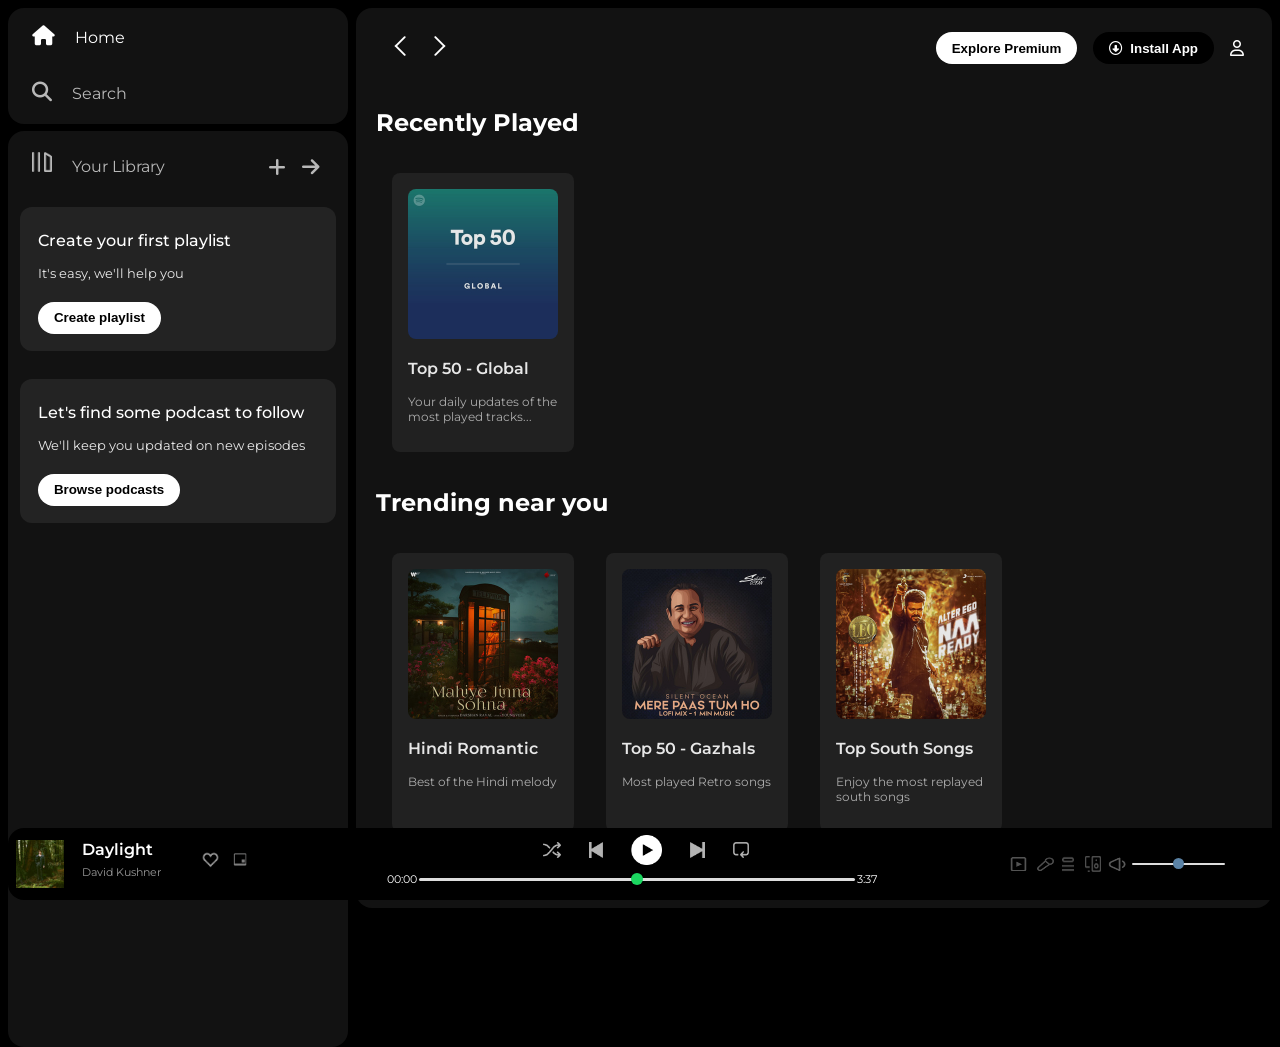
==== spotify.html @ 3ec686eb "Add files via upload" ====
<!DOCTYPE html>
<html lang="en">
<head>
    <meta charset="UTF-8">
    <meta name="viewport" content="width=device-width, initial-scale=1.0">
    <link rel="stylesheet" href="https://cdnjs.cloudflare.com/ajax/libs/font-awesome/6.6.0/css/all.min.css" integrity="sha512-Kc323vGBEqzTmouAECnVceyQqyqdsSiqLQISBL29aUW4U/M7pSPA/gEUZQqv1cwx4OnYxTxve5UMg5GT6L4JJg==" crossorigin="anonymous" referrerpolicy="no-referrer" />
    <link rel="icon" href="./assets/logo.png">
    <title>Spotify - Web Player: Music for everyone</title>
    <link rel="stylesheet" href="spotify.css">
    <link rel="preconnect" href="https://fonts.googleapis.com">
<link rel="preconnect" href="https://fonts.gstatic.com" crossorigin>
<link href="https://fonts.googleapis.com/css2?family=Montserrat:ital,wght@0,100..900;1,100..900&display=swap" rel="stylesheet">
</head>
<body>
    <div class="main">
        <div class="sidebar">
            <div class="nav">
                <div class="nav-option" style="opacity:1">
                    <i class="fa-solid fa-house"></i>
                    <a href="#">Home</a>
                </div>
                <div class="nav-option">
                    <i class="fa-solid fa-magnifying-glass"></i>
                    <a href="#">Search</a>
                </div>
            </div>
            <div class="library">
                <div class="options">
                    <div class="lib-option nav-option" >
                        <img src="./assets/library_icon.png">
                        <a href="#">Your Library</a>
                    </div>
                    <div class="icons">
                        <i class="fa-solid fa-plus"></i>
                        <i class="fa-solid fa-arrow-right"></i>
                    </div>
                </div>
                <div class="lib-box">
                    <div class="box">
                        <div class="box-p1">
                            <p>Create your first playlist</p>
                        </div>
                        <div class="box-p2">
                            <p>It's easy, we'll help you</p>
                        </div>
                        <button class="badge" href="#">Create playlist</button>
                    </div>
                    <div class="box">
                        <div class="box-p1">
                            <p>Let's find some podcast to follow</p>
                        </div>
                        <div class="box-p2">
                            <p>We'll keep you updated on new episodes</p>
                        </div>
                        <button class="badge" href="#">Browse podcasts</button>
                    </div>
                </div>
            </div>
        </div>
        <div class="main-content">
            <div class="sticky-nav">
                <div class="sticky-nav-icons">
                    <img src="./assets/backward_icon.png">
                    <img src="./assets/forward_icon.png" class="hide">
                </div>
                <div class="sticky-nav-options">
                    <button class="badge nav-item hide" href="#">Explore Premium</button>
                    <button class="badge nav-item dark-badge" href="#" ><i class="fa-regular fa-circle-down" style="margin-right:0.5rem"></i>Install App</button>
                    <i class="fa-regular fa-user nav-item"></i>
                </div>
            </div>
            
            <h2>Recently Played</h2>
            <div class="card-container">
                <div class="card">
                    <img src="./assets/card1img.jpeg" class="card-img">
                    <p class="card-title">Top 50 - Global</p>
                    <p class="card-body">Your daily updates of the most played tracks...</p>
                </div>
            </div>
            <h2>Trending near you</h2>
            <div class="card-container">
                <div class="card">
                    <img src="./assets/card2img.jpeg" class="card-img">
                    <p class="card-title">Hindi Romantic</p>
                    <p class="card-body">Best of the Hindi melody</p>
                </div>
                <div class="card">
                    <img src="./assets/card3img.jpeg" class="card-img">
                    <p class="card-title">Top 50 - Gazhals</p>
                    <p class="card-body">Most played Retro songs</p>
                </div>
                <div class="card">
                    <img src="./assets/card4img.jpeg" class="card-img">
                    <p class="card-title">Top South Songs</p>
                    <p class="card-body">Enjoy the most replayed south songs</p>
                </div>
            </div>
            <h2>Featured Charts</h2>
            <div class="card-container">
                <div class="card">
                    <img src="./assets/card5img.jpeg" class="card-img">
                    <p class="card-title">Top Songs - Global</p>
                    <p class="card-body">Your daily updates of the most played Global tracks...</p>
                </div>
                <div class="card">
                    <img src="./assets/card6img.jpeg" class="card-img">
                    <p class="card-title">Top Songs - India</p>
                    <p class="card-body">Your daily updates of the most played Indian tracks...</p>
                </div>
                <div class="card">
                    <img src="./assets/card1img.jpeg" class="card-img">
                    <p class="card-title">Top 50 - Global</p>
                    <p class="card-body">Your daily updates of the most played tracks...</p>
                </div>  
            </div>
            <div class="footer">
                <div class="line">
                </div>
            </div>
        </div>
        <div class="music-player">
            <div class="album">
                <img src="./assets/album_picture.jpeg" class="album-pic">
                <div class="song">
                    <p class="song-name">Daylight</p>
                    <p class="song-artist">David Kushner</p>
                </div>
                <div class="options-player">
                    <img src="./assets/album_icon1.png" class="album-fav-icon">
                    <img src="./assets/album_icon2.png" class="album-minimize-icon">
                </div>
            </div>
            <div class="player">
                <div class="player-controls">
                    <img src="./assets/player_icon1.png" class="player-control-icon">
                    <img src="./assets/player_icon2.png" class="player-control-icon">
                    <img src="./assets/player_icon3.png" class="player-control-icon" style="height: 1.9rem; opacity:1">
                    <img src="./assets/player_icon4.png" class="player-control-icon">
                    <img src="./assets/player_icon5.png" class="player-control-icon">
                </div>
                <div class="playback-bar">
                    <span class="curr-time">00:00</span>
                    <input type="range" min="0" max="100" class="progress-bar" step="1" >
                    <span class="total-time">3:37</span>
                </div>
            </div>
            <div class="controls">
                <img src="./assets/controls_icon1.png" class="play-icon">
                <img src="./assets/controld_icon2.png" class="lyrics-icon">
                <img src="./assets/controls_icon3.png" class="queue-icon">
                <img src="./assets/controls_icon4.png" class="connection-icon">
                <img src="./assets/controls_icon5.png" class="volume-icon">
                <input type="range" min="0" max="100" class="volume-bar" step="1">
            </div>
        </div>
    </div>
    
</body>
</html>
---- spotify.css ----
body{
    font-family: "montserrat",sans-serif;
    margin:0;
    color:white;
    background-color: black;
    overflow:hidden
}
.main{
    display:flex;
    padding: 0.5rem;
    height:100vh;
}
.sidebar{
    width:340px;
    background-color: black;
    border-radius: 1rem;
    margin-right: 0.5rem;
}
.main-content{
    background-color: #121212;
    flex:1;
    border-radius: 1rem;
    overflow:auto;
    padding: 0 1.25rem 0 1.25rem;
}
.music-player{
    position:fixed;
    bottom:0;
    width:100%;
    height:72px;
    background-color: black;
    border-radius: 1rem;
}
a{
    text-decoration: none;
    color: white;
}
.nav{
    background-color: #121212;
    display:flex;
    flex-direction: column;
    justify-content: center;
    border-radius: 1rem;
    height: 100px;
    padding:0.5rem 0.75rem;
}
.nav-option{
    line-height: 2.5rem;
    opacity: 0.7;
    padding:0.5rem 0.75rem;
}
.nav-option:hover{
    opacity: 1;
}
.nav-option i{
    font-size: 1.25rem;
}
.nav-option a{
    font-size: 1rem;
    margin-left: 1rem;
}
.library{
    background-color: #121212;
    border-radius: 1rem;
    height:100%;
    margin-top: 0.45rem;
    padding:0.5rem 0.75rem;
}
.options{
    display:flex;
    justify-content: space-between;
    align-items: center;
}
.lib-option img{
    height:1.25rem;
    width:1.25rem;
}
.icons{
    font-size:1.25rem;
    display: flex;
}
.icons i{
    opacity: 0.7;
    margin-right: 1rem;
}
.icons i:hover{
    opacity: 1;
}
.box{
    background-color: #232323;
    height:8rem;
    border-radius: 0.75rem;
    margin:0.75rem 0 1.75rem 0 ;
    padding: 0.5rem 1.12rem;
}
.box-p1{
    font-weight: 500;
    font-size: 1rem
}
.box-p2{
    font-size: 0.8rem;
    opacity: 0.9;
}
.badge{
    border-radius: 1rem;
    background-color: white;
    border: none;
    padding:0.25rem 1rem;
    font-weight: 700;
    height: 2rem;
    width:fit-content;
    margin-top: 0.5rem;
    cursor: pointer;
}
.dark-badge{
    background-color: black;
    color: white;
}
.sticky-nav{
    display:flex;
    position:sticky;
    background-color: #121212;
    top:0;
    justify-content: space-between;
    align-items: center;
    padding: 1rem 0 1rem 0;
    z-index: 1;
}
.sticky-nav-icons img{
    margin-left: 0.75rem;
}
.sticky-nav-options{
    display: flex;
    justify-content: center;
    align-items: center;
    
}
.nav-item{
    margin:0.5rem;
}
@media(max-width:1000px){
    .hide{
        display:none;
    }
}
.card{
    background-color: #232323;
    width: 150px;
    border-radius: 0.5rem;
    padding: 1rem;
    margin: 1rem;
    opacity: 0.9;
}
.card-container{
    display: flex;   
    flex-wrap: wrap; 
}
.card-img{
    width: 100%;
    border-radius: 0.5rem;
}
.card-title{
    font-weight: 600;
}
.card-body{
    font-size: 0.75rem;
    opacity: 0.7;
}
.card:hover{
    opacity: 1;
}
.footer{
    height: 300px;
    display: flex;
    align-items: center;
    justify-content: center;
}
.line{
    width: 90%;
    height: 50%;
    border-top: 1px solid white;
    opacity: 0.4;
}
.music-player{
    display: flex;
    justify-content: space-between;
    align-items: center;
    background-color: black;
}
.album{
    width:25%;
}
.player{
    width:50%;    
}
.controls{
    width:25%;
}
.player-control-icon{
    height: 1rem;
    opacity: 0.7;
    margin-left: 1.75rem;
}
.player-controls{
    display: flex;
    justify-content: center;
    align-items: center;
}
.player-control-icon:hover{
    opacity: 1;
    height: 1.1rem;
}
.curr-time{
    font-size: 0.7rem;
}
.total-time{
    font-size: 0.7rem;
}
.playback-bar{
    display: flex;
    justify-content: center;
    align-items: center;
}
.progress-bar{
    appearance: none;
    width: 70%;
    height:1.5rem;
    background-color: transparent;
    cursor: pointer;
}
.progress-bar::-webkit-slider-runnable-track{
    background-color:#ddd;
    border-radius: 1rem;
    height:0.2rem
}
.progress-bar::-webkit-slider-thumb{
    appearance: none;
    height:0.8rem;
    width: 0.8rem;
    margin-top:-5px;
    background-color: #1bd760;
    border-radius: 50%;
}
.controls{
    display: flex;
    justify-content: center;
    align-items: center;
    margin: 1rem;
}
.play-icon{
    height: 2rem;
    width: 1.7rem;
    opacity: 0.5;
}
.play-icon:hover{
    opacity: 1;
}
.lyrics-icon{
    height: 2rem;
    width: 1.7rem;
    opacity: 0.5;
}
.lyrics-icon:hover{
    opacity: 1;
}
.queue-icon{
    height: 1.2rem;
    width: 1.1rem;
    margin-right: 0.5rem;
    opacity: 0.3;
}
.queue-icon:hover{
    opacity: 0.6;
}
.connection-icon{
    height: 1rem;
    width: 1rem;
    opacity: 0.3;
}
.connection-icon:hover{
    opacity: 0.6;
}
.volume-icon{
    height: 2.1rem;
    width: 1.8rem;
    opacity: 0.5;
}
.volume-icon:hover{
    opacity: 0.9;
}
.volume-bar{
    width: 30%;
    appearance: none;
    border-radius: 1rem;
    height: 1.5rem;
    cursor: pointer;
    background-color: transparent;
}
.volume-bar::-webkit-slider-runnable-track{
    background-color:#ddd;
    border-radius: 1rem;
    height:0.1rem;
}
.volume-bar::-webkit-slider-thumb{
    appearance: none;
    height:0.7rem;
    width: 0.7rem;
    margin-top:-5px;
    background-color: rgb(90, 130, 165);
    border-radius: 50%;
}
.album{
    display: flex;
    align-items: center;
    margin-bottom: 0.7rem;
}
.options-player{
    display: flex;
    justify-content: center;
    align-items: center;
    margin-top: 0.2rem;
    margin-left: 2rem;
}
.album-fav-icon{
    height:1.2rem;
    width:1.2rem;
    margin-right: 0.7rem;
    opacity: 0.6;
}
.album-fav-icon:hover{
    opacity: 1;
}
.album-minimize-icon{
    height:1.9rem;
    width:1.2rem;
    margin-top: 0.1rem;
    opacity: 0.7;
}
.album-minimize-icon:hover{
    opacity: 1;
}
.album-pic{
    height: 3rem;
    margin-top: 1.2rem;
    margin-bottom: 0.5rem;
    margin-left: 0.5rem;
}
.song{
    padding: 0.5rem;
}
.song-name{
    font-weight: 600;
    margin-top: 0.8rem;
    margin-bottom: 0.1rem;
    margin-left: 0.6rem;
}
.song-artist{
    font-size: 0.7rem;
    margin-top: 0.4rem;
    margin-left: 0.6rem;
    opacity: 0.6;
}
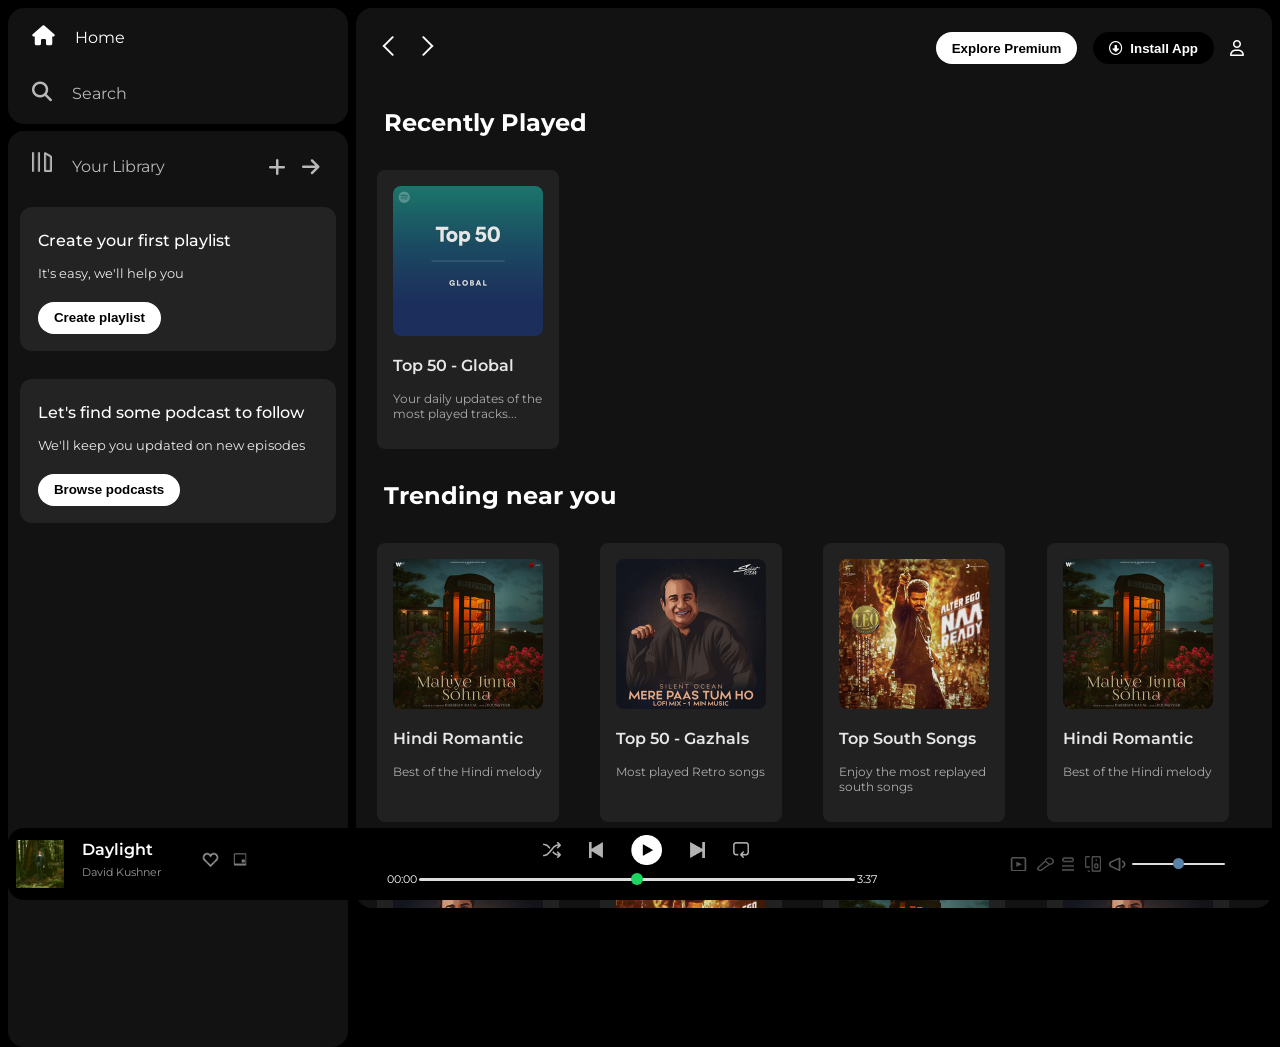
==== commit 7e7ceb76: "upgradation" ====
--- a/spotify.html
+++ b/spotify.html
@@ -1,16 +1,21 @@
 <!DOCTYPE html>
 <html lang="en">
+
 <head>
     <meta charset="UTF-8">
     <meta name="viewport" content="width=device-width, initial-scale=1.0">
-    <link rel="stylesheet" href="https://cdnjs.cloudflare.com/ajax/libs/font-awesome/6.6.0/css/all.min.css" integrity="sha512-Kc323vGBEqzTmouAECnVceyQqyqdsSiqLQISBL29aUW4U/M7pSPA/gEUZQqv1cwx4OnYxTxve5UMg5GT6L4JJg==" crossorigin="anonymous" referrerpolicy="no-referrer" />
+    <link rel="stylesheet" href="https://cdnjs.cloudflare.com/ajax/libs/font-awesome/6.6.0/css/all.min.css"
+        integrity="sha512-Kc323vGBEqzTmouAECnVceyQqyqdsSiqLQISBL29aUW4U/M7pSPA/gEUZQqv1cwx4OnYxTxve5UMg5GT6L4JJg=="
+        crossorigin="anonymous" referrerpolicy="no-referrer" />
     <link rel="icon" href="./assets/logo.png">
     <title>Spotify - Web Player: Music for everyone</title>
     <link rel="stylesheet" href="spotify.css">
     <link rel="preconnect" href="https://fonts.googleapis.com">
-<link rel="preconnect" href="https://fonts.gstatic.com" crossorigin>
-<link href="https://fonts.googleapis.com/css2?family=Montserrat:ital,wght@0,100..900;1,100..900&display=swap" rel="stylesheet">
+    <link rel="preconnect" href="https://fonts.gstatic.com" crossorigin>
+    <link href="https://fonts.googleapis.com/css2?family=Montserrat:ital,wght@0,100..900;1,100..900&display=swap"
+        rel="stylesheet">
 </head>
+
 <body>
     <div class="main">
         <div class="sidebar">
@@ -26,7 +31,7 @@
             </div>
             <div class="library">
                 <div class="options">
-                    <div class="lib-option nav-option" >
+                    <div class="lib-option nav-option">
                         <img src="./assets/library_icon.png">
                         <a href="#">Your Library</a>
                     </div>
@@ -65,14 +70,22 @@
                 </div>
                 <div class="sticky-nav-options">
                     <button class="badge nav-item hide" href="#">Explore Premium</button>
-                    <button class="badge nav-item dark-badge" href="#" ><i class="fa-regular fa-circle-down" style="margin-right:0.5rem"></i>Install App</button>
+                    <button class="badge nav-item dark-badge" href="#"><i class="fa-regular fa-circle-down"
+                            style="margin-right:0.5rem"></i>Install App</button>
                     <i class="fa-regular fa-user nav-item"></i>
                 </div>
             </div>
-            
+
             <h2>Recently Played</h2>
             <div class="card-container">
                 <div class="card">
+                    <div class="play"><svg width="45" height="45" viewBox="0 0 24 24"
+                            xmlns="http://www.w3.org/2000/svg">
+                            <circle cx="12" cy="12" r="11" fill="#1DB954" />
+                            <polygon points="10,8 16,12 10,16" fill="black" />
+                        </svg>
+                    </div>
+
                     <img src="./assets/card1img.jpeg" class="card-img">
                     <p class="card-title">Top 50 - Global</p>
                     <p class="card-body">Your daily updates of the most played tracks...</p>
@@ -81,38 +94,195 @@
             <h2>Trending near you</h2>
             <div class="card-container">
                 <div class="card">
+                    <div class="play"><svg width="45" height="45" viewBox="0 0 24 24"
+                            xmlns="http://www.w3.org/2000/svg">
+                            <circle cx="12" cy="12" r="11" fill="#1DB954" />
+                            <polygon points="10,8 16,12 10,16" fill="black" />
+                        </svg>
+                    </div>
                     <img src="./assets/card2img.jpeg" class="card-img">
                     <p class="card-title">Hindi Romantic</p>
                     <p class="card-body">Best of the Hindi melody</p>
                 </div>
                 <div class="card">
+                    <div class="play"><svg width="45" height="45" viewBox="0 0 24 24"
+                            xmlns="http://www.w3.org/2000/svg">
+                            <circle cx="12" cy="12" r="11" fill="#1DB954" />
+                            <polygon points="10,8 16,12 10,16" fill="black" />
+                        </svg>
+                    </div>
                     <img src="./assets/card3img.jpeg" class="card-img">
                     <p class="card-title">Top 50 - Gazhals</p>
                     <p class="card-body">Most played Retro songs</p>
                 </div>
                 <div class="card">
+                    <div class="play"><svg width="45" height="45" viewBox="0 0 24 24"
+                            xmlns="http://www.w3.org/2000/svg">
+                            <circle cx="12" cy="12" r="11" fill="#1DB954" />
+                            <polygon points="10,8 16,12 10,16" fill="black" />
+                        </svg>
+                    </div>
                     <img src="./assets/card4img.jpeg" class="card-img">
                     <p class="card-title">Top South Songs</p>
                     <p class="card-body">Enjoy the most replayed south songs</p>
                 </div>
+
+                <div class="card">
+                    <div class="play"><svg width="45" height="45" viewBox="0 0 24 24"
+                            xmlns="http://www.w3.org/2000/svg">
+                            <circle cx="12" cy="12" r="11" fill="#1DB954" />
+                            <polygon points="10,8 16,12 10,16" fill="black" />
+                        </svg>
+                    </div>
+                    <img src="./assets/card2img.jpeg" class="card-img">
+                    <p class="card-title">Hindi Romantic</p>
+                    <p class="card-body">Best of the Hindi melody</p>
+                </div>
+                <div class="card">
+                    <div class="play"><svg width="45" height="45" viewBox="0 0 24 24"
+                            xmlns="http://www.w3.org/2000/svg">
+                            <circle cx="12" cy="12" r="11" fill="#1DB954" />
+                            <polygon points="10,8 16,12 10,16" fill="black" />
+                        </svg>
+                    </div>
+                    <img src="./assets/card3img.jpeg" class="card-img">
+                    <p class="card-title">Top 50 - Gazhals</p>
+                    <p class="card-body">Most played Retro songs</p>
+                </div>
+                <div class="card">
+                    <div class="play"><svg width="45" height="45" viewBox="0 0 24 24"
+                            xmlns="http://www.w3.org/2000/svg">
+                            <circle cx="12" cy="12" r="11" fill="#1DB954" />
+                            <polygon points="10,8 16,12 10,16" fill="black" />
+                        </svg>
+                    </div>
+                    <img src="./assets/card4img.jpeg" class="card-img">
+                    <p class="card-title">Top South Songs</p>
+                    <p class="card-body">Enjoy the most replayed south songs</p>
+                </div><div class="card">
+                    <div class="play"><svg width="45" height="45" viewBox="0 0 24 24"
+                            xmlns="http://www.w3.org/2000/svg">
+                            <circle cx="12" cy="12" r="11" fill="#1DB954" />
+                            <polygon points="10,8 16,12 10,16" fill="black" />
+                        </svg>
+                    </div>
+                    <img src="./assets/card2img.jpeg" class="card-img">
+                    <p class="card-title">Hindi Romantic</p>
+                    <p class="card-body">Best of the Hindi melody</p>
+                </div>
+                <div class="card">
+                    <div class="play"><svg width="45" height="45" viewBox="0 0 24 24"
+                            xmlns="http://www.w3.org/2000/svg">
+                            <circle cx="12" cy="12" r="11" fill="#1DB954" />
+                            <polygon points="10,8 16,12 10,16" fill="black" />
+                        </svg>
+                    </div>
+                    <img src="./assets/card3img.jpeg" class="card-img">
+                    <p class="card-title">Top 50 - Gazhals</p>
+                    <p class="card-body">Most played Retro songs</p>
+                </div>
+                <div class="card">
+                    <div class="play"><svg width="45" height="45" viewBox="0 0 24 24"
+                            xmlns="http://www.w3.org/2000/svg">
+                            <circle cx="12" cy="12" r="11" fill="#1DB954" />
+                            <polygon points="10,8 16,12 10,16" fill="black" />
+                        </svg>
+                    </div>
+                    <img src="./assets/card4img.jpeg" class="card-img">
+                    <p class="card-title">Top South Songs</p>
+                    <p class="card-body">Enjoy the most replayed south songs</p>
+                </div>
             </div>
             <h2>Featured Charts</h2>
             <div class="card-container">
                 <div class="card">
+                    <div class="play"><svg width="45" height="45" viewBox="0 0 24 24"
+                            xmlns="http://www.w3.org/2000/svg">
+                            <circle cx="12" cy="12" r="11" fill="#1DB954" />
+                            <polygon points="10,8 16,12 10,16" fill="black" />
+                        </svg>
+                    </div>
                     <img src="./assets/card5img.jpeg" class="card-img">
                     <p class="card-title">Top Songs - Global</p>
                     <p class="card-body">Your daily updates of the most played Global tracks...</p>
                 </div>
                 <div class="card">
+                    <div class="play"><svg width="45" height="45" viewBox="0 0 24 24"
+                            xmlns="http://www.w3.org/2000/svg">
+                            <circle cx="12" cy="12" r="11" fill="#1DB954" />
+                            <polygon points="10,8 16,12 10,16" fill="black" />
+                        </svg>
+                    </div>
                     <img src="./assets/card6img.jpeg" class="card-img">
                     <p class="card-title">Top Songs - India</p>
                     <p class="card-body">Your daily updates of the most played Indian tracks...</p>
                 </div>
                 <div class="card">
+                    <div class="play"><svg width="45" height="45" viewBox="0 0 24 24"
+                            xmlns="http://www.w3.org/2000/svg">
+                            <circle cx="12" cy="12" r="11" fill="#1DB954" />
+                            <polygon points="10,8 16,12 10,16" fill="black" />
+                        </svg>
+                    </div>
                     <img src="./assets/card1img.jpeg" class="card-img">
                     <p class="card-title">Top 50 - Global</p>
                     <p class="card-body">Your daily updates of the most played tracks...</p>
-                </div>  
+                </div>
+
+                <div class="card">
+                    <div class="play"><svg width="45" height="45" viewBox="0 0 24 24"
+                            xmlns="http://www.w3.org/2000/svg">
+                            <circle cx="12" cy="12" r="11" fill="#1DB954" />
+                            <polygon points="10,8 16,12 10,16" fill="black" />
+                        </svg>
+                    </div>
+                    <img src="./assets/card5img.jpeg" class="card-img">
+                    <p class="card-title">Top Songs - Global</p>
+                    <p class="card-body">Your daily updates of the most played Global tracks...</p>
+                </div>
+                <div class="card">
+                    <div class="play"><svg width="45" height="45" viewBox="0 0 24 24"
+                            xmlns="http://www.w3.org/2000/svg">
+                            <circle cx="12" cy="12" r="11" fill="#1DB954" />
+                            <polygon points="10,8 16,12 10,16" fill="black" />
+                        </svg>
+                    </div>
+                    <img src="./assets/card6img.jpeg" class="card-img">
+                    <p class="card-title">Top Songs - India</p>
+                    <p class="card-body">Your daily updates of the most played Indian tracks...</p>
+                </div>
+                <div class="card">
+                    <div class="play"><svg width="45" height="45" viewBox="0 0 24 24"
+                            xmlns="http://www.w3.org/2000/svg">
+                            <circle cx="12" cy="12" r="11" fill="#1DB954" />
+                            <polygon points="10,8 16,12 10,16" fill="black" />
+                        </svg>
+                    </div>
+                    <img src="./assets/card1img.jpeg" class="card-img">
+                    <p class="card-title">Top 50 - Global</p>
+                    <p class="card-body">Your daily updates of the most played tracks...</p>
+                </div><div class="card">
+                    <div class="play"><svg width="45" height="45" viewBox="0 0 24 24"
+                            xmlns="http://www.w3.org/2000/svg">
+                            <circle cx="12" cy="12" r="11" fill="#1DB954" />
+                            <polygon points="10,8 16,12 10,16" fill="black" />
+                        </svg>
+                    </div>
+                    <img src="./assets/card5img.jpeg" class="card-img">
+                    <p class="card-title">Top Songs - Global</p>
+                    <p class="card-body">Your daily updates of the most played Global tracks...</p>
+                </div>
+                <div class="card">
+                    <div class="play"><svg width="45" height="45" viewBox="0 0 24 24"
+                            xmlns="http://www.w3.org/2000/svg">
+                            <circle cx="12" cy="12" r="11" fill="#1DB954" />
+                            <polygon points="10,8 16,12 10,16" fill="black" />
+                        </svg>
+                    </div>
+                    <img src="./assets/card6img.jpeg" class="card-img">
+                    <p class="card-title">Top Songs - India</p>
+                    <p class="card-body">Your daily updates of the most played Indian tracks...</p>
+                </div>
             </div>
             <div class="footer">
                 <div class="line">
@@ -141,7 +311,7 @@
                 </div>
                 <div class="playback-bar">
                     <span class="curr-time">00:00</span>
-                    <input type="range" min="0" max="100" class="progress-bar" step="1" >
+                    <input type="range" min="0" max="100" class="progress-bar" step="1">
                     <span class="total-time">3:37</span>
                 </div>
             </div>
@@ -155,6 +325,8 @@
             </div>
         </div>
     </div>
-    
+
+    <script src="script.js"></script>
 </body>
+
 </html>
--- a/spotify.css
+++ b/spotify.css
@@ -1,362 +1,399 @@
-body{
-    font-family: "montserrat",sans-serif;
-    margin:0;
-    color:white;
-    background-color: black;
-    overflow:hidden
-}
-.main{
-    display:flex;
-    padding: 0.5rem;
-    height:100vh;
-}
-.sidebar{
-    width:340px;
-    background-color: black;
-    border-radius: 1rem;
-    margin-right: 0.5rem;
-}
-.main-content{
-    background-color: #121212;
-    flex:1;
-    border-radius: 1rem;
-    overflow:auto;
-    padding: 0 1.25rem 0 1.25rem;
-}
-.music-player{
-    position:fixed;
-    bottom:0;
-    width:100%;
-    height:72px;
-    background-color: black;
-    border-radius: 1rem;
-}
-a{
-    text-decoration: none;
-    color: white;
-}
-.nav{
-    background-color: #121212;
-    display:flex;
-    flex-direction: column;
-    justify-content: center;
-    border-radius: 1rem;
-    height: 100px;
-    padding:0.5rem 0.75rem;
-}
-.nav-option{
-    line-height: 2.5rem;
-    opacity: 0.7;
-    padding:0.5rem 0.75rem;
-}
-.nav-option:hover{
-    opacity: 1;
-}
-.nav-option i{
-    font-size: 1.25rem;
-}
-.nav-option a{
-    font-size: 1rem;
-    margin-left: 1rem;
-}
-.library{
-    background-color: #121212;
-    border-radius: 1rem;
-    height:100%;
-    margin-top: 0.45rem;
-    padding:0.5rem 0.75rem;
-}
-.options{
-    display:flex;
-    justify-content: space-between;
-    align-items: center;
-}
-.lib-option img{
-    height:1.25rem;
-    width:1.25rem;
-}
-.icons{
-    font-size:1.25rem;
-    display: flex;
-}
-.icons i{
-    opacity: 0.7;
-    margin-right: 1rem;
-}
-.icons i:hover{
-    opacity: 1;
-}
-.box{
-    background-color: #232323;
-    height:8rem;
-    border-radius: 0.75rem;
-    margin:0.75rem 0 1.75rem 0 ;
-    padding: 0.5rem 1.12rem;
-}
-.box-p1{
-    font-weight: 500;
-    font-size: 1rem
-}
-.box-p2{
-    font-size: 0.8rem;
-    opacity: 0.9;
-}
-.badge{
-    border-radius: 1rem;
-    background-color: white;
-    border: none;
-    padding:0.25rem 1rem;
-    font-weight: 700;
-    height: 2rem;
-    width:fit-content;
-    margin-top: 0.5rem;
-    cursor: pointer;
-}
-.dark-badge{
-    background-color: black;
-    color: white;
-}
-.sticky-nav{
-    display:flex;
-    position:sticky;
-    background-color: #121212;
-    top:0;
-    justify-content: space-between;
-    align-items: center;
-    padding: 1rem 0 1rem 0;
-    z-index: 1;
-}
-.sticky-nav-icons img{
-    margin-left: 0.75rem;
-}
-.sticky-nav-options{
-    display: flex;
-    justify-content: center;
-    align-items: center;
-    
-}
-.nav-item{
-    margin:0.5rem;
-}
-@media(max-width:1000px){
-    .hide{
-        display:none;
-    }
-}
-.card{
-    background-color: #232323;
-    width: 150px;
-    border-radius: 0.5rem;
-    padding: 1rem;
-    margin: 1rem;
-    opacity: 0.9;
-}
-.card-container{
-    display: flex;   
-    flex-wrap: wrap; 
-}
-.card-img{
-    width: 100%;
-    border-radius: 0.5rem;
-}
-.card-title{
-    font-weight: 600;
-}
-.card-body{
-    font-size: 0.75rem;
-    opacity: 0.7;
-}
-.card:hover{
-    opacity: 1;
-}
-.footer{
-    height: 300px;
-    display: flex;
-    align-items: center;
-    justify-content: center;
-}
-.line{
-    width: 90%;
-    height: 50%;
-    border-top: 1px solid white;
-    opacity: 0.4;
-}
-.music-player{
-    display: flex;
-    justify-content: space-between;
-    align-items: center;
-    background-color: black;
-}
-.album{
-    width:25%;
-}
-.player{
-    width:50%;    
-}
-.controls{
-    width:25%;
-}
-.player-control-icon{
-    height: 1rem;
-    opacity: 0.7;
-    margin-left: 1.75rem;
-}
-.player-controls{
-    display: flex;
-    justify-content: center;
-    align-items: center;
-}
-.player-control-icon:hover{
-    opacity: 1;
-    height: 1.1rem;
-}
-.curr-time{
-    font-size: 0.7rem;
-}
-.total-time{
-    font-size: 0.7rem;
-}
-.playback-bar{
-    display: flex;
-    justify-content: center;
-    align-items: center;
-}
-.progress-bar{
-    appearance: none;
-    width: 70%;
-    height:1.5rem;
-    background-color: transparent;
-    cursor: pointer;
-}
-.progress-bar::-webkit-slider-runnable-track{
-    background-color:#ddd;
-    border-radius: 1rem;
-    height:0.2rem
-}
-.progress-bar::-webkit-slider-thumb{
-    appearance: none;
-    height:0.8rem;
-    width: 0.8rem;
-    margin-top:-5px;
-    background-color: #1bd760;
-    border-radius: 50%;
-}
-.controls{
-    display: flex;
-    justify-content: center;
-    align-items: center;
-    margin: 1rem;
-}
-.play-icon{
-    height: 2rem;
-    width: 1.7rem;
-    opacity: 0.5;
-}
-.play-icon:hover{
-    opacity: 1;
-}
-.lyrics-icon{
-    height: 2rem;
-    width: 1.7rem;
-    opacity: 0.5;
-}
-.lyrics-icon:hover{
-    opacity: 1;
-}
-.queue-icon{
-    height: 1.2rem;
-    width: 1.1rem;
-    margin-right: 0.5rem;
-    opacity: 0.3;
-}
-.queue-icon:hover{
-    opacity: 0.6;
-}
-.connection-icon{
-    height: 1rem;
-    width: 1rem;
-    opacity: 0.3;
-}
-.connection-icon:hover{
-    opacity: 0.6;
-}
-.volume-icon{
-    height: 2.1rem;
-    width: 1.8rem;
-    opacity: 0.5;
-}
-.volume-icon:hover{
-    opacity: 0.9;
-}
-.volume-bar{
-    width: 30%;
-    appearance: none;
-    border-radius: 1rem;
-    height: 1.5rem;
-    cursor: pointer;
-    background-color: transparent;
-}
-.volume-bar::-webkit-slider-runnable-track{
-    background-color:#ddd;
-    border-radius: 1rem;
-    height:0.1rem;
-}
-.volume-bar::-webkit-slider-thumb{
-    appearance: none;
-    height:0.7rem;
-    width: 0.7rem;
-    margin-top:-5px;
-    background-color: rgb(90, 130, 165);
-    border-radius: 50%;
-}
-.album{
-    display: flex;
-    align-items: center;
-    margin-bottom: 0.7rem;
-}
-.options-player{
-    display: flex;
-    justify-content: center;
-    align-items: center;
-    margin-top: 0.2rem;
-    margin-left: 2rem;
-}
-.album-fav-icon{
-    height:1.2rem;
-    width:1.2rem;
-    margin-right: 0.7rem;
-    opacity: 0.6;
-}
-.album-fav-icon:hover{
-    opacity: 1;
-}
-.album-minimize-icon{
-    height:1.9rem;
-    width:1.2rem;
-    margin-top: 0.1rem;
-    opacity: 0.7;
-}
-.album-minimize-icon:hover{
-    opacity: 1;
-}
-.album-pic{
-    height: 3rem;
-    margin-top: 1.2rem;
-    margin-bottom: 0.5rem;
-    margin-left: 0.5rem;
-}
-.song{
-    padding: 0.5rem;
-}
-.song-name{
-    font-weight: 600;
-    margin-top: 0.8rem;
-    margin-bottom: 0.1rem;
-    margin-left: 0.6rem;
-}
-.song-artist{
-    font-size: 0.7rem;
-    margin-top: 0.4rem;
-    margin-left: 0.6rem;
-    opacity: 0.6;
-}+body {
+  font-family: "montserrat", sans-serif;
+  margin: 0;
+  color: white;
+  background-color: black;
+  overflow: hidden;
+}
+.main {
+  display: flex;
+  padding: 0.5rem;
+  height: 100vh;
+}
+/* Width */
+::-webkit-scrollbar {
+  width: 10px;
+}
+
+/* Track */
+::-webkit-scrollbar-track {
+  background: #121212; /* dark background */
+}
+
+/* Thumb */
+::-webkit-scrollbar-thumb {
+  background: #2a2a2a;
+  border-radius: 10px;
+}
+
+/* Thumb hover */
+::-webkit-scrollbar-thumb:hover {
+  background: #1db954; /* spotify green */
+}
+.sidebar {
+  width: 340px;
+  background-color: black;
+  border-radius: 1rem;
+  margin-right: 0.5rem;
+}
+.main-content {
+  background-color: #121212;
+  flex: 1;
+  border-radius: 1rem;
+  overflow: auto;
+  padding: 0 1.25rem 0 0.5rem;
+}
+.main-content h2{
+    margin-left: 20px;
+}
+.music-player {
+  position: fixed;
+  bottom: 0;
+  width: 100%;
+  height: 72px;
+  background-color: black;
+  border-radius: 1rem;
+}
+a {
+  text-decoration: none;
+  color: white;
+}
+.nav {
+  background-color: #121212;
+  display: flex;
+  flex-direction: column;
+  justify-content: center;
+  border-radius: 1rem;
+  height: 100px;
+  padding: 0.5rem 0.75rem;
+}
+.nav-option {
+  line-height: 2.5rem;
+  opacity: 0.7;
+  padding: 0.5rem 0.75rem;
+}
+.nav-option:hover {
+  opacity: 1;
+}
+.nav-option i {
+  font-size: 1.25rem;
+}
+.nav-option a {
+  font-size: 1rem;
+  margin-left: 1rem;
+}
+.library {
+  background-color: #121212;
+  border-radius: 1rem;
+  height: 100%;
+  margin-top: 0.45rem;
+  padding: 0.5rem 0.75rem;
+}
+.options {
+  display: flex;
+  justify-content: space-between;
+  align-items: center;
+}
+.lib-option img {
+  height: 1.25rem;
+  width: 1.25rem;
+}
+.icons {
+  font-size: 1.25rem;
+  display: flex;
+}
+.icons i {
+  opacity: 0.7;
+  margin-right: 1rem;
+}
+.icons i:hover {
+  opacity: 1;
+}
+.box {
+  background-color: #232323;
+  height: 8rem;
+  border-radius: 0.75rem;
+  margin: 0.75rem 0 1.75rem 0;
+  padding: 0.5rem 1.12rem;
+}
+.box-p1 {
+  font-weight: 500;
+  font-size: 1rem;
+}
+.box-p2 {
+  font-size: 0.8rem;
+  opacity: 0.9;
+}
+.badge {
+  border-radius: 1rem;
+  background-color: white;
+  border: none;
+  padding: 0.25rem 1rem;
+  font-weight: 700;
+  height: 2rem;
+  width: fit-content;
+  margin-top: 0.5rem;
+  cursor: pointer;
+}
+.dark-badge {
+  background-color: black;
+  color: white;
+}
+.sticky-nav {
+  display: flex;
+  position: sticky;
+  background-color: #121212;
+  top: 0;
+  justify-content: space-between;
+  align-items: center;
+  padding: 1rem 0 1rem 0;
+  z-index: 1;
+}
+.sticky-nav-icons img {
+  margin-left: 0.75rem;
+}
+.sticky-nav-options {
+  display: flex;
+  justify-content: center;
+  align-items: center;
+}
+.nav-item {
+  margin: 0.5rem;
+}
+@media (max-width: 1000px) {
+  .hide {
+    display: none;
+  }
+}
+.card {
+  background-color: #232323;
+  width: 150px;
+  border-radius: 0.5rem;
+  padding: 1rem;
+  margin: 0.8rem;
+  opacity: 0.9;
+  position: relative;
+}
+.play {
+  position: absolute;
+  top: 140px;
+  right: 20px;
+  cursor: pointer;
+  z-index: 1;
+  opacity: 0;
+  transition: all 0.3s ease-in-out;
+}
+.card:hover .play {
+  opacity: 1;
+  top: 110px;
+}
+.card-container {
+  display: grid;
+  grid-template-columns: repeat(4, 1fr);
+  gap: 5px;
+}
+.card-img {
+  width: 100%;
+  border-radius: 0.5rem;
+}
+.card-title {
+  font-weight: 600;
+}
+.card-body {
+  font-size: 0.75rem;
+  opacity: 0.7;
+}
+.card:hover {
+  opacity: 1;
+}
+.footer {
+  height: 300px;
+  display: flex;
+  align-items: center;
+  justify-content: center;
+}
+.line {
+  width: 90%;
+  height: 50%;
+  border-top: 1px solid white;
+  opacity: 0.4;
+}
+.music-player {
+  display: flex;
+  justify-content: space-between;
+  align-items: center;
+  background-color: black;
+}
+.album {
+  width: 25%;
+}
+.player {
+  width: 50%;
+}
+.controls {
+  width: 25%;
+}
+.player-control-icon {
+  height: 1rem;
+  opacity: 0.7;
+  margin-left: 1.75rem;
+}
+.player-controls {
+  display: flex;
+  justify-content: center;
+  align-items: center;
+}
+.player-control-icon:hover {
+  opacity: 1;
+  height: 1.1rem;
+}
+.curr-time {
+  font-size: 0.7rem;
+}
+.total-time {
+  font-size: 0.7rem;
+}
+.playback-bar {
+  display: flex;
+  justify-content: center;
+  align-items: center;
+}
+.progress-bar {
+  appearance: none;
+  width: 70%;
+  height: 1.5rem;
+  background-color: transparent;
+  cursor: pointer;
+}
+.progress-bar::-webkit-slider-runnable-track {
+  background-color: #ddd;
+  border-radius: 1rem;
+  height: 0.2rem;
+}
+.progress-bar::-webkit-slider-thumb {
+  appearance: none;
+  height: 0.8rem;
+  width: 0.8rem;
+  margin-top: -5px;
+  background-color: #1bd760;
+  border-radius: 50%;
+}
+.controls {
+  display: flex;
+  justify-content: center;
+  align-items: center;
+  margin: 1rem;
+}
+.play-icon {
+  height: 2rem;
+  width: 1.7rem;
+  opacity: 0.5;
+}
+.play-icon:hover {
+  opacity: 1;
+}
+.lyrics-icon {
+  height: 2rem;
+  width: 1.7rem;
+  opacity: 0.5;
+}
+.lyrics-icon:hover {
+  opacity: 1;
+}
+.queue-icon {
+  height: 1.2rem;
+  width: 1.1rem;
+  margin-right: 0.5rem;
+  opacity: 0.3;
+}
+.queue-icon:hover {
+  opacity: 0.6;
+}
+.connection-icon {
+  height: 1rem;
+  width: 1rem;
+  opacity: 0.3;
+}
+.connection-icon:hover {
+  opacity: 0.6;
+}
+.volume-icon {
+  height: 2.1rem;
+  width: 1.8rem;
+  opacity: 0.5;
+}
+.volume-icon:hover {
+  opacity: 0.9;
+}
+.volume-bar {
+  width: 30%;
+  appearance: none;
+  border-radius: 1rem;
+  height: 1.5rem;
+  cursor: pointer;
+  background-color: transparent;
+}
+.volume-bar::-webkit-slider-runnable-track {
+  background-color: #ddd;
+  border-radius: 1rem;
+  height: 0.1rem;
+}
+.volume-bar::-webkit-slider-thumb {
+  appearance: none;
+  height: 0.7rem;
+  width: 0.7rem;
+  margin-top: -5px;
+  background-color: rgb(90, 130, 165);
+  border-radius: 50%;
+}
+.album {
+  display: flex;
+  align-items: center;
+  margin-bottom: 0.7rem;
+}
+.options-player {
+  display: flex;
+  justify-content: center;
+  align-items: center;
+  margin-top: 0.2rem;
+  margin-left: 2rem;
+}
+.album-fav-icon {
+  height: 1.2rem;
+  width: 1.2rem;
+  margin-right: 0.7rem;
+  opacity: 0.6;
+}
+.album-fav-icon:hover {
+  opacity: 1;
+}
+.album-minimize-icon {
+  height: 1.9rem;
+  width: 1.2rem;
+  margin-top: 0.1rem;
+  opacity: 0.7;
+}
+.album-minimize-icon:hover {
+  opacity: 1;
+}
+.album-pic {
+  height: 3rem;
+  margin-top: 1.2rem;
+  margin-bottom: 0.5rem;
+  margin-left: 0.5rem;
+}
+.song {
+  padding: 0.5rem;
+}
+.song-name {
+  font-weight: 600;
+  margin-top: 0.8rem;
+  margin-bottom: 0.1rem;
+  margin-left: 0.6rem;
+}
+.song-artist {
+  font-size: 0.7rem;
+  margin-top: 0.4rem;
+  margin-left: 0.6rem;
+  opacity: 0.6;
+}
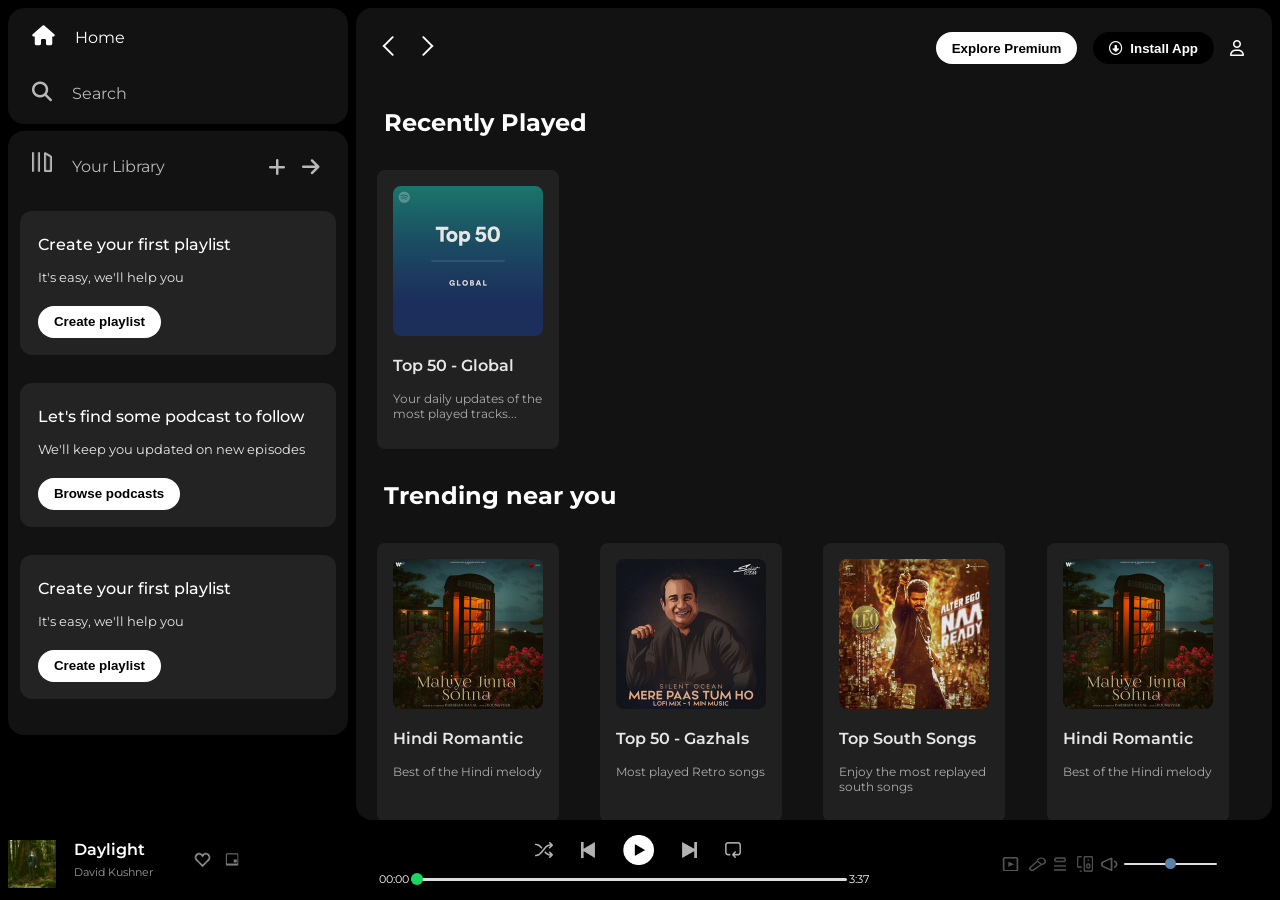
==== commit a0442b0b: "working spotify app created" ====
--- a/spotify.html
+++ b/spotify.html
@@ -7,9 +7,10 @@
     <link rel="stylesheet" href="https://cdnjs.cloudflare.com/ajax/libs/font-awesome/6.6.0/css/all.min.css"
         integrity="sha512-Kc323vGBEqzTmouAECnVceyQqyqdsSiqLQISBL29aUW4U/M7pSPA/gEUZQqv1cwx4OnYxTxve5UMg5GT6L4JJg=="
         crossorigin="anonymous" referrerpolicy="no-referrer" />
+
     <link rel="icon" href="./assets/logo.png">
     <title>Spotify - Web Player: Music for everyone</title>
-    <link rel="stylesheet" href="spotify.css">
+    <link rel="stylesheet" href="css/spotify.css">
     <link rel="preconnect" href="https://fonts.googleapis.com">
     <link rel="preconnect" href="https://fonts.gstatic.com" crossorigin>
     <link href="https://fonts.googleapis.com/css2?family=Montserrat:ital,wght@0,100..900;1,100..900&display=swap"
@@ -40,6 +41,10 @@
                         <i class="fa-solid fa-arrow-right"></i>
                     </div>
                 </div>
+                <div class="song-list">
+                    <ul>
+                    </ul>
+                </div>
                 <div class="lib-box">
                     <div class="box">
                         <div class="box-p1">
@@ -58,6 +63,15 @@
                             <p>We'll keep you updated on new episodes</p>
                         </div>
                         <button class="badge" href="#">Browse podcasts</button>
+                    </div>
+                    <div class="box">
+                        <div class="box-p1">
+                            <p>Create your first playlist</p>
+                        </div>
+                        <div class="box-p2">
+                            <p>It's easy, we'll help you</p>
+                        </div>
+                        <button class="badge" href="#">Create playlist</button>
                     </div>
                 </div>
             </div>
@@ -78,7 +92,7 @@
 
             <h2>Recently Played</h2>
             <div class="card-container">
-                <div class="card">
+                <div class="card" data-folder="ncs" >
                     <div class="play"><svg width="45" height="45" viewBox="0 0 24 24"
                             xmlns="http://www.w3.org/2000/svg">
                             <circle cx="12" cy="12" r="11" fill="#1DB954" />
@@ -93,7 +107,7 @@
             </div>
             <h2>Trending near you</h2>
             <div class="card-container">
-                <div class="card">
+                <div class="card" data-folder="cs" >
                     <div class="play"><svg width="45" height="45" viewBox="0 0 24 24"
                             xmlns="http://www.w3.org/2000/svg">
                             <circle cx="12" cy="12" r="11" fill="#1DB954" />
@@ -159,7 +173,8 @@
                     <img src="./assets/card4img.jpeg" class="card-img">
                     <p class="card-title">Top South Songs</p>
                     <p class="card-body">Enjoy the most replayed south songs</p>
-                </div><div class="card">
+                </div>
+                <div class="card">
                     <div class="play"><svg width="45" height="45" viewBox="0 0 24 24"
                             xmlns="http://www.w3.org/2000/svg">
                             <circle cx="12" cy="12" r="11" fill="#1DB954" />
@@ -261,7 +276,8 @@
                     <img src="./assets/card1img.jpeg" class="card-img">
                     <p class="card-title">Top 50 - Global</p>
                     <p class="card-body">Your daily updates of the most played tracks...</p>
-                </div><div class="card">
+                </div>
+                <div class="card">
                     <div class="play"><svg width="45" height="45" viewBox="0 0 24 24"
                             xmlns="http://www.w3.org/2000/svg">
                             <circle cx="12" cy="12" r="11" fill="#1DB954" />
@@ -289,44 +305,46 @@
                 </div>
             </div>
         </div>
-        <div class="music-player">
-            <div class="album">
-                <img src="./assets/album_picture.jpeg" class="album-pic">
-                <div class="song">
-                    <p class="song-name">Daylight</p>
-                    <p class="song-artist">David Kushner</p>
-                </div>
-                <div class="options-player">
-                    <img src="./assets/album_icon1.png" class="album-fav-icon">
-                    <img src="./assets/album_icon2.png" class="album-minimize-icon">
-                </div>
-            </div>
-            <div class="player">
-                <div class="player-controls">
-                    <img src="./assets/player_icon1.png" class="player-control-icon">
-                    <img src="./assets/player_icon2.png" class="player-control-icon">
-                    <img src="./assets/player_icon3.png" class="player-control-icon" style="height: 1.9rem; opacity:1">
-                    <img src="./assets/player_icon4.png" class="player-control-icon">
-                    <img src="./assets/player_icon5.png" class="player-control-icon">
-                </div>
-                <div class="playback-bar">
-                    <span class="curr-time">00:00</span>
-                    <input type="range" min="0" max="100" class="progress-bar" step="1">
-                    <span class="total-time">3:37</span>
-                </div>
-            </div>
-            <div class="controls">
-                <img src="./assets/controls_icon1.png" class="play-icon">
-                <img src="./assets/controld_icon2.png" class="lyrics-icon">
-                <img src="./assets/controls_icon3.png" class="queue-icon">
-                <img src="./assets/controls_icon4.png" class="connection-icon">
-                <img src="./assets/controls_icon5.png" class="volume-icon">
-                <input type="range" min="0" max="100" class="volume-bar" step="1">
-            </div>
-        </div>
+
     </div>
-
-    <script src="script.js"></script>
+    <div class="music-player">
+        <div class="album">
+            <img src="./assets/album_picture.jpeg" class="album-pic">
+            <div class="song">
+                <p class="song-name">Daylight</p>
+                <p class="song-artist">David Kushner</p>
+            </div>
+            <div class="options-player">
+                <img src="./assets/album_icon1.png" class="album-fav-icon">
+                <img src="./assets/album_icon2.png" class="album-minimize-icon">
+            </div>
+        </div>
+        <div class="player">
+            <div class="player-controls">
+                <img src="./assets/player_icon1.png" class="player-control-icon" id="shuffle">
+                <img src="./assets/player_icon2.png" class="player-control-icon" id="previous">
+                <img src="./assets/player_icon3.png" class="player-control-icon" id="play"
+                    style="height: 1.9rem; opacity:1">
+                <img src="./assets/player_icon4.png" class="player-control-icon" id="next">
+                <img src="./assets/player_icon5.png" class="player-control-icon" id="loop">
+            </div>
+            <div class="playback-bar">
+                <span class="curr-time">00:00</span>
+                <input type="range" min="0" max="100" class="progress-bar" step="1" value="0">
+                <span class="total-time">3:37</span>
+            </div>
+        </div>
+        <div class="controls">
+            <img src="./assets/controls_icon1.png" class="play-icon">
+            <img src="./assets/controld_icon2.png" class="lyrics-icon">
+            <img src="./assets/controls_icon3.png" class="queue-icon">
+            <img src="./assets/controls_icon4.png" class="connection-icon">
+            <img src="./assets/controls_icon5.png" class="volume-icon">
+            <input type="range" min="0" max="100" class="volume-bar" step="1" name="volume">
+        </div>
+    </div>
+
+    <script src="js/script.js"></script>
 </body>
 
 </html>
--- a/css/spotify.css
+++ b/css/spotify.css
@@ -0,0 +1,465 @@
+body {
+  font-family: "montserrat", sans-serif;
+  margin: 0;
+  color: white;
+  background-color: black;
+  height: 100vh;
+  display: flex;
+  flex-direction: column;
+  /* padding-bottom: 96px; */
+}
+.main {
+  display: flex;
+  flex:1;
+  padding: 0.5rem;
+  overflow: hidden;
+  min-height: 0;
+}
+/* Width */
+::-webkit-scrollbar {
+  width: 10px;
+}
+
+/* Track */
+::-webkit-scrollbar-track {
+  background: #121212; /* dark background */
+}
+
+/* Thumb */
+::-webkit-scrollbar-thumb {
+  background: #2a2a2a;
+  border-radius: 10px;
+}
+
+/* Thumb hover */
+::-webkit-scrollbar-thumb:hover {
+  background: #1db954; /* spotify green */
+}
+.sidebar {
+  width: 340px;
+  background-color: black;
+  border-radius: 1rem;
+  margin-right: 0.5rem;
+  overflow-y: auto;
+}
+.sidebar,
+.main-content {
+  min-height: 0;
+}
+.main-content {
+  background-color: #121212;
+  flex: 1;
+  border-radius: 1rem;
+  overflow: auto;
+  padding: 0 1.25rem 0 0.5rem;
+}
+.main-content h2{
+    margin-left: 20px;
+}
+.music-player {
+  /* position: fixed;
+  bottom: 0; */
+  width: 100%;
+  height: 72px;
+  background-color: black;
+  border-radius: 1rem;
+}
+a {
+  text-decoration: none;
+  color: white;
+}
+.nav {
+  background-color: #121212;
+  display: flex;
+  flex-direction: column;
+  justify-content: center;
+  border-radius: 1rem;
+  height: 100px;
+  padding: 0.5rem 0.75rem;
+}
+.nav-option {
+  line-height: 2.5rem;
+  opacity: 0.7;
+  padding: 0.5rem 0.75rem;
+}
+.nav-option:hover {
+  opacity: 1;
+}
+.nav-option i {
+  font-size: 1.25rem;
+}
+.nav-option a {
+  font-size: 1rem;
+  margin-left: 1rem;
+}
+.library {
+  background-color: #121212;
+  border-radius: 1rem;
+  height: auto;
+  margin-top: 0.45rem;
+  padding: 0.5rem 0.75rem;
+}
+.options {
+  display: flex;
+  justify-content: space-between;
+  align-items: center;
+}
+.lib-option img {
+  height: 1.25rem;
+  width: 1.25rem;
+}
+.icons {
+  font-size: 1.25rem;
+  display: flex;
+}
+.icons i {
+  opacity: 0.7;
+  margin-right: 1rem;
+}
+.icons i:hover {
+  opacity: 1;
+}
+.invert{
+  filter: invert(1);
+}
+.song-list ul{
+  padding: 0 12px;
+}
+.song-list li{
+    list-style-type: decimal;
+    display: flex;
+    justify-content:space-between;
+    gap: 12px;
+    cursor: pointer;
+    padding: 12px 0;
+    border: 1px solid rgba(146, 143, 143, 0.491);
+    margin: 12px 0;
+    padding: 13px;
+    border-radius: 5px;
+    height: 25px;
+}
+.songList .info {
+    font-size: 13px;
+    width: 344px;
+}
+.info{
+  display: flex;
+  flex-direction: column;;
+  justify-content:start;
+  align-items:start;
+}
+.info div {
+    /* word-break: break-all; */
+    font-size: 12px;
+    /* padding: 0 2px; */
+}
+.playnow {
+    display: flex;
+    justify-content: center;
+    align-items: center;
+}
+.playnow span {
+    font-size: 10px;
+    width: 64px;
+    padding: 12px;
+}
+.playnow img{
+  height: 22px;
+  width: 100%;
+
+}
+.box {
+  background-color: #232323;
+  height: 8rem;
+  border-radius: 0.75rem;
+  margin: 0.75rem 0 1.75rem 0;
+  padding: 0.5rem 1.12rem;
+  
+}
+.box-p1 {
+  font-weight: 500;
+  font-size: 1rem;
+}
+.box-p2 {
+  font-size: 0.8rem;
+  opacity: 0.9;
+}
+.badge {
+  border-radius: 1rem;
+  background-color: white;
+  border: none;
+  padding: 0.25rem 1rem;
+  font-weight: 700;
+  height: 2rem;
+  width: fit-content;
+  margin-top: 0.5rem;
+  cursor: pointer;
+}
+.dark-badge {
+  background-color: black;
+  color: white;
+}
+.sticky-nav {
+  display: flex;
+  position: sticky;
+  background-color: #121212;
+  top: 0;
+  justify-content: space-between;
+  align-items: center;
+  padding: 1rem 0 1rem 0;
+  z-index: 1;
+}
+.sticky-nav-icons img {
+  margin-left: 0.75rem;
+}
+.sticky-nav-options {
+  display: flex;
+  justify-content: center;
+  align-items: center;
+}
+.nav-item {
+  margin: 0.5rem;
+}
+@media (max-width: 1000px) {
+  .hide {
+    display: none;
+  }
+}
+.card {
+  background-color: #232323;
+  width: 150px;
+  border-radius: 0.5rem;
+  padding: 1rem;
+  margin: 0.8rem;
+  opacity: 0.9;
+  position: relative;
+}
+.play {
+  position: absolute;
+  top: 140px;
+  right: 20px;
+  cursor: pointer;
+  z-index: 1;
+  opacity: 0;
+  transition: all 0.3s ease-in-out;
+}
+.card:hover .play {
+  opacity: 1;
+  top: 110px;
+}
+.card-container {
+  display: grid;
+  grid-template-columns: repeat(4, 1fr);
+  gap: 5px;
+}
+.card-img {
+  width: 100%;
+  border-radius: 0.5rem;
+}
+.card-title {
+  font-weight: 600;
+}
+.card-body {
+  font-size: 0.75rem;
+  opacity: 0.7;
+}
+.card:hover {
+  opacity: 1;
+}
+.footer {
+  height: 300px;
+  display: flex;
+  align-items: center;
+  justify-content: center;
+}
+.line {
+  width: 90%;
+  height: 50%;
+  border-top: 1px solid white;
+  opacity: 0.4;
+}
+.music-player {
+  display: flex;
+  justify-content: space-between;
+  align-items: center;
+  background-color: black;
+}
+.album {
+  width: 25%;
+}
+.player {
+  width: 50%;
+}
+.controls {
+  width: 25%;
+}
+.player-control-icon {
+  height: 1rem;
+  opacity: 0.7;
+  margin-left: 1.75rem;
+}
+.player-controls {
+  display: flex;
+  justify-content: center;
+  align-items: center;
+}
+.player-control-icon:hover {
+  opacity: 1;
+  height: 1.1rem;
+}
+.player-control-icon.active{
+    filter: brightness(0) saturate(100%) 
+            invert(59%) sepia(96%) 
+            saturate(395%) hue-rotate(88deg) 
+            brightness(93%) contrast(90%);
+}
+.curr-time {
+  font-size: 0.7rem;
+}
+.total-time {
+  font-size: 0.7rem;
+}
+.playback-bar {
+  display: flex;
+  justify-content: center;
+  align-items: center;
+}
+.progress-bar {
+  appearance: none;
+  width: 70%;
+  height: 1.5rem;
+  background-color: transparent;
+  cursor: pointer;
+}
+.progress-bar::-webkit-slider-runnable-track {
+  background-color: #ddd;
+  border-radius: 1rem;
+  height: 0.2rem;
+}
+.progress-bar::-webkit-slider-thumb {
+  appearance: none;
+  height: 0.8rem;
+  width: 0.8rem;
+  margin-top: -5px;
+  background-color: #1bd760;
+  border-radius: 50%;
+}
+.controls {
+  display: flex;
+  justify-content: center;
+  align-items: center;
+  margin: 1rem;
+}
+.play-icon {
+  height: 2rem;
+  width: 1.7rem;
+  opacity: 0.5;
+}
+.play-icon:hover {
+  opacity: 1;
+}
+.lyrics-icon {
+  height: 2rem;
+  width: 1.7rem;
+  opacity: 0.5;
+}
+.lyrics-icon:hover {
+  opacity: 1;
+}
+.queue-icon {
+  height: 1.2rem;
+  width: 1.1rem;
+  margin-right: 0.5rem;
+  opacity: 0.3;
+}
+.queue-icon:hover {
+  opacity: 0.6;
+}
+.connection-icon {
+  height: 1rem;
+  width: 1rem;
+  opacity: 0.3;
+}
+.connection-icon:hover {
+  opacity: 0.6;
+}
+.volume-icon {
+  height: 2.1rem;
+  width: 1.8rem;
+  opacity: 0.5;
+}
+.volume-icon:hover {
+  opacity: 0.9;
+}
+.volume-bar {
+  width: 30%;
+  appearance: none;
+  border-radius: 1rem;
+  height: 1.5rem;
+  cursor: pointer;
+  background-color: transparent;
+}
+.volume-bar::-webkit-slider-runnable-track {
+  background-color: #ddd;
+  border-radius: 1rem;
+  height: 0.1rem;
+}
+.volume-bar::-webkit-slider-thumb {
+  appearance: none;
+  height: 0.7rem;
+  width: 0.7rem;
+  margin-top: -5px;
+  background-color: rgb(90, 130, 165);
+  border-radius: 50%;
+}
+.album {
+  display: flex;
+  align-items: center;
+  margin-bottom: 0.7rem;
+}
+.options-player {
+  display: flex;
+  justify-content: center;
+  align-items: center;
+  margin-top: 0.2rem;
+  margin-left: 2rem;
+}
+.album-fav-icon {
+  height: 1.2rem;
+  width: 1.2rem;
+  margin-right: 0.7rem;
+  opacity: 0.6;
+}
+.album-fav-icon:hover {
+  opacity: 1;
+}
+.album-minimize-icon {
+  height: 1.9rem;
+  width: 1.2rem;
+  margin-top: 0.1rem;
+  opacity: 0.7;
+}
+.album-minimize-icon:hover {
+  opacity: 1;
+}
+.album-pic {
+  height: 3rem;
+  margin-top: 1.2rem;
+  margin-bottom: 0.5rem;
+  margin-left: 0.5rem;
+}
+.song {
+  padding: 0.5rem;
+}
+.song-name {
+  font-weight: 600;
+  margin-top: 0.8rem;
+  margin-bottom: 0.1rem;
+  margin-left: 0.6rem;
+}
+.song-artist {
+  font-size: 0.7rem;
+  margin-top: 0.4rem;
+  margin-left: 0.6rem;
+  opacity: 0.6;
+}
